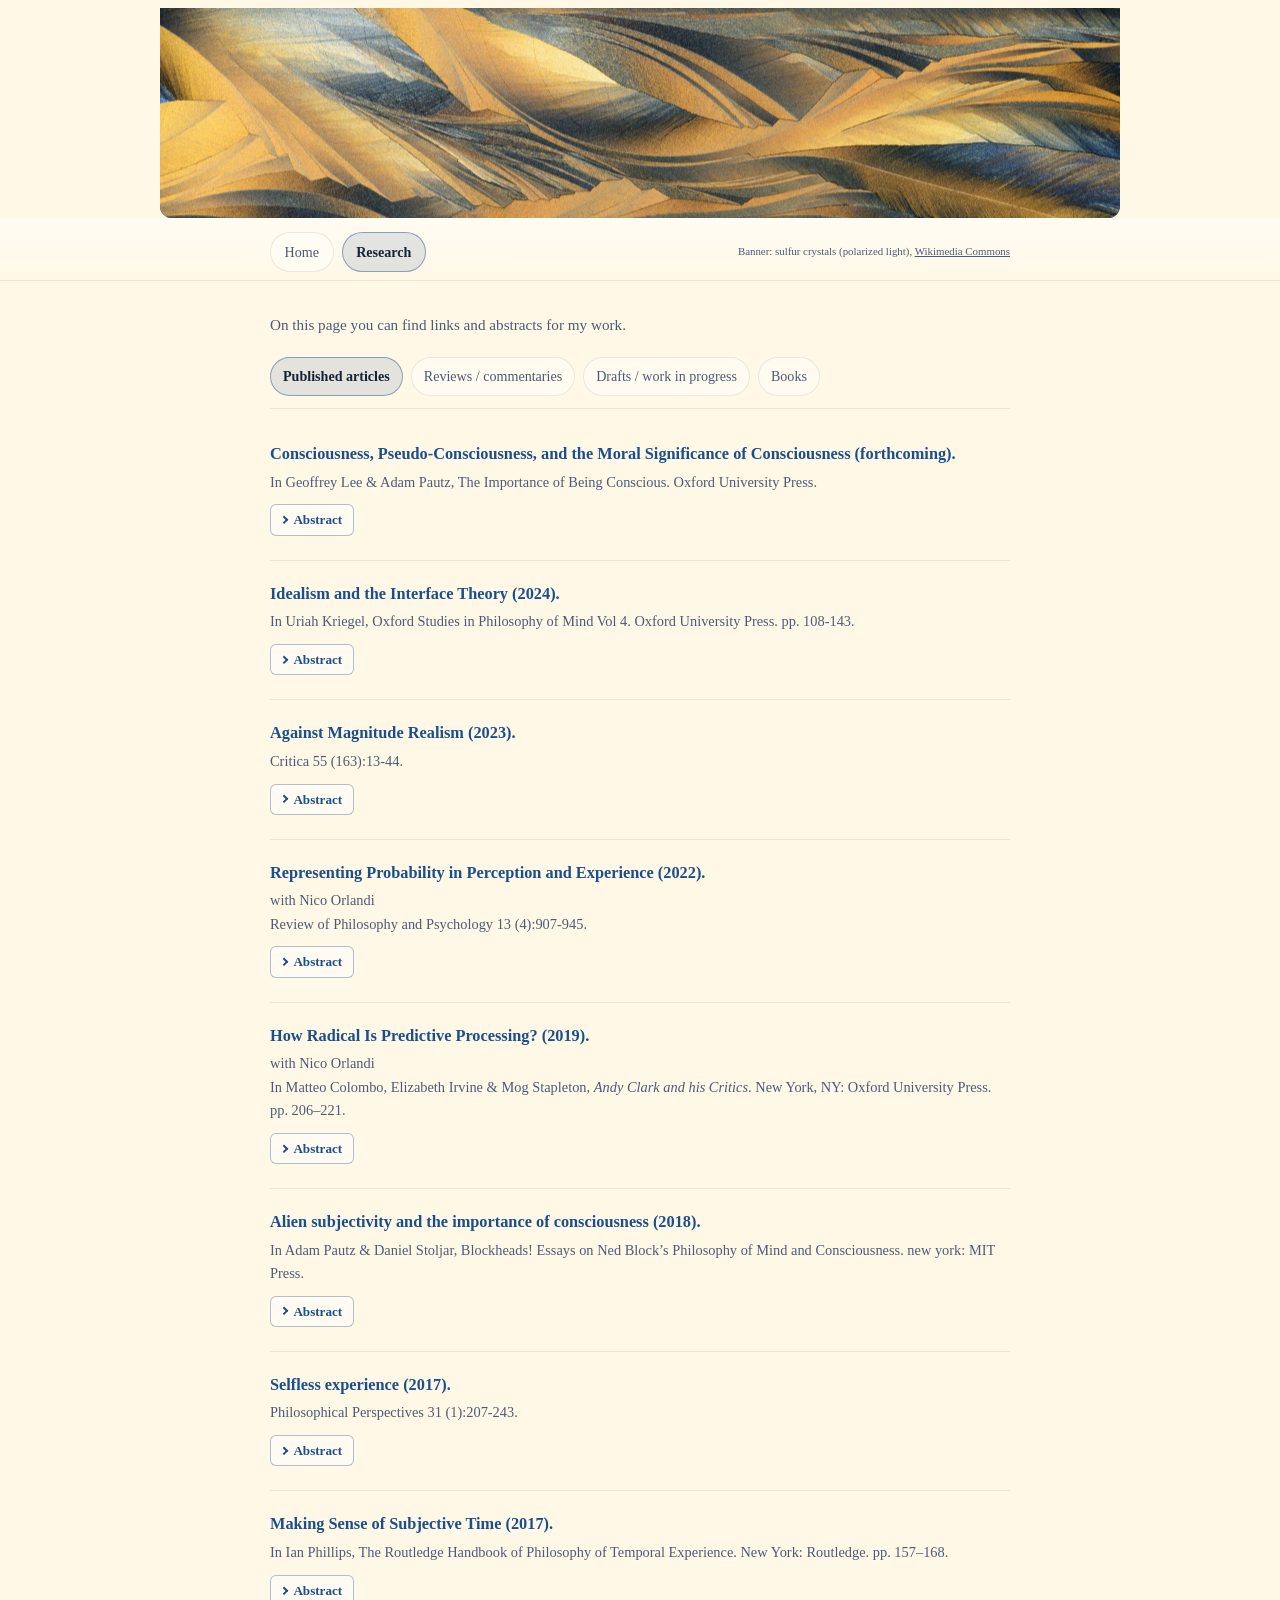
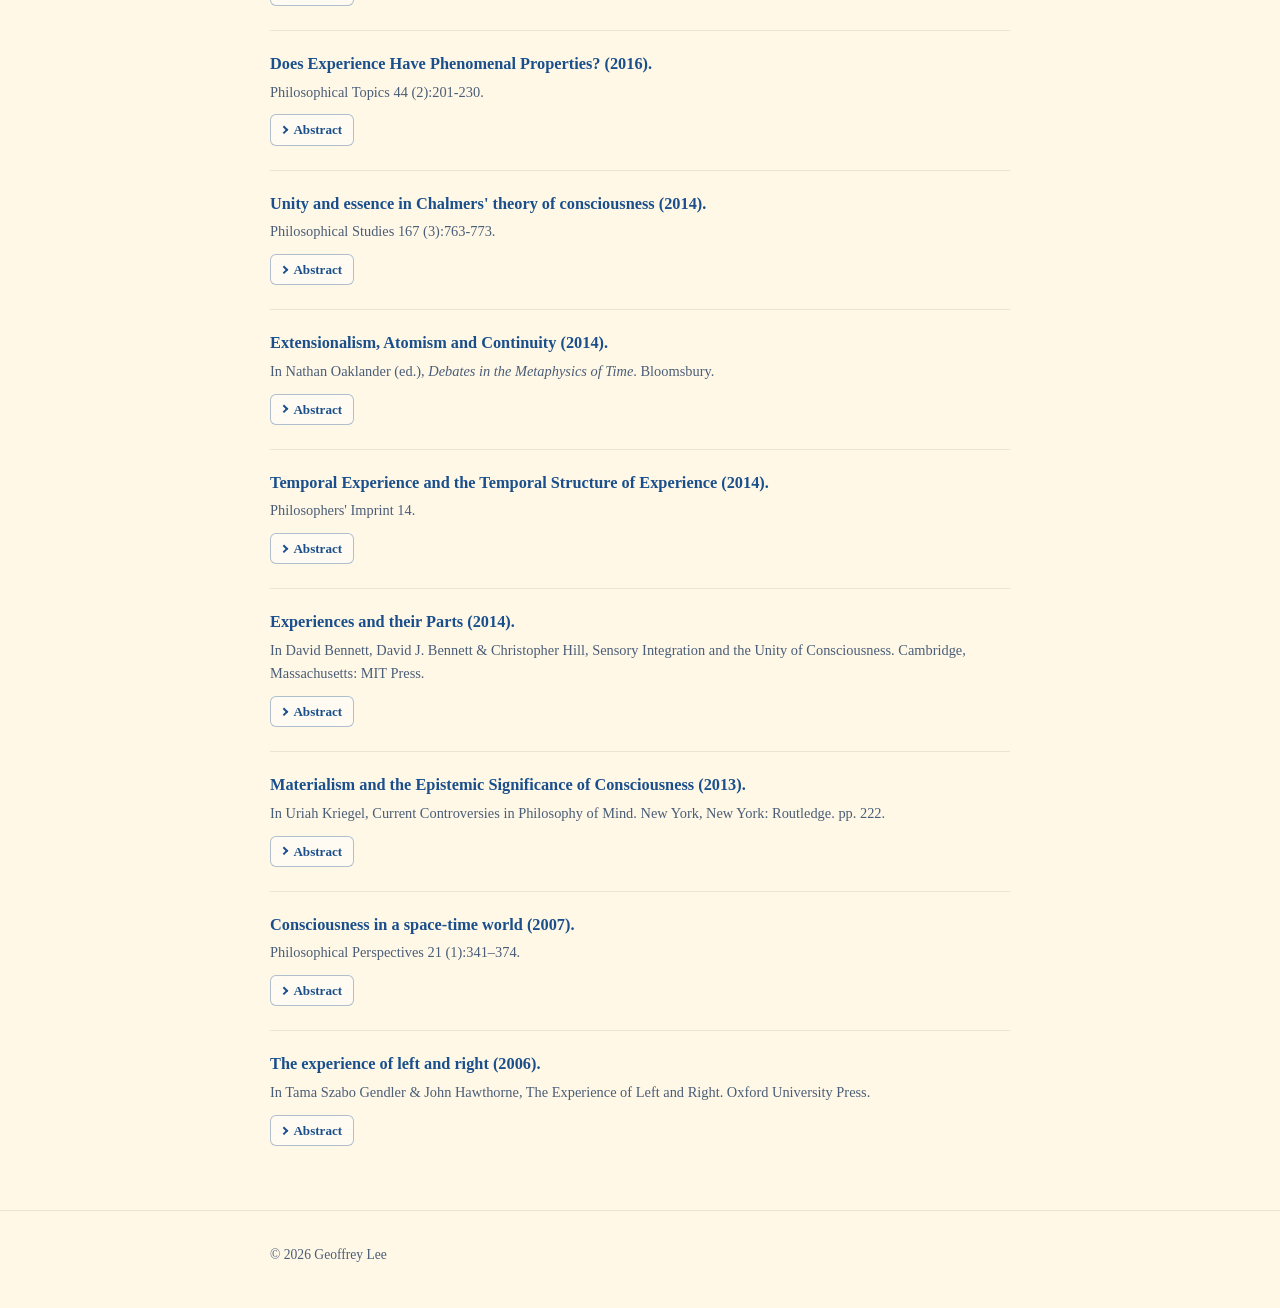
==== writings.html @ ab48c8d1 "Add files via upload" ====
<!DOCTYPE html>
<html lang="en">
  <head>
    <meta charset="UTF-8" />
    <meta name="viewport" content="width=device-width, initial-scale=1" />
    <title>Research</title>
    <link rel="stylesheet" href="assets/css/styles.css" />
  </head>
  <body>
    <header class="site-masthead">
      <div class="site-banner">
        <img
          src="assets/img/banner-sulfur-crystals.jpg"
          alt="Microscopic sulfur crystals in polarized light"
          width="1920"
          height="1281"
          decoding="async"
          fetchpriority="high"
        />
      </div>
      <div class="site-nav-strip">
        <div class="site-nav-strip-inner">
          <nav class="site-primary-nav" aria-label="Primary">
            <a href="index.html" class="nav-link">Home</a>
            <a href="writings.html" class="nav-link nav-link-active">Research</a>
          </nav>
          <p class="site-banner-attribution">
            Banner: sulfur crystals (polarized light),
            <a
              href="https://commons.wikimedia.org/wiki/File:Microscopic_image_of_crystals_growing_from_melted_sulfur_3.jpg"
              rel="noopener"
              >Wikimedia Commons</a>
          </p>
        </div>
      </div>
    </header>

    <main class="page-main">
      <p class="research-page-intro">
        On this page you can find links and abstracts for my work.
      </p>
      <div
        class="research-tabs"
        role="tablist"
        aria-label="Research categories"
      >
        <button
          type="button"
          class="research-tab research-tab-active"
          role="tab"
          aria-selected="true"
          aria-controls="panel-published-articles"
          id="tab-published-articles"
        >
          Published articles
        </button>
        <button
          type="button"
          class="research-tab"
          role="tab"
          aria-selected="false"
          aria-controls="panel-reviews"
          id="tab-reviews"
        >
          Reviews / commentaries
        </button>
        <button
          type="button"
          class="research-tab"
          role="tab"
          aria-selected="false"
          aria-controls="panel-drafts"
          id="tab-drafts"
        >
          Drafts / work in progress
        </button>
        <button
          type="button"
          class="research-tab"
          role="tab"
          aria-selected="false"
          aria-controls="panel-books"
          id="tab-books"
        >
          Books
        </button>
      </div>

      <div class="research-panels">
        <div
          id="panel-published-articles"
          class="tab-panel"
          role="tabpanel"
          aria-labelledby="tab-published-articles"
        >
          <div class="writings-section writings-section--tab">
            <article class="writing-item pub-entry" id="pub-LEECPA-5">
              <h3 class="writing-title">
                <a href="papers/LEECPA-5.pdf" download="LEECPA-5.pdf">Consciousness, Pseudo-Consciousness, and the Moral Significance of Consciousness (forthcoming).</a>
              </h3>
              <p class="writing-meta">In Geoffrey Lee &amp; Adam Pautz, The Importance of Being Conscious. Oxford University Press.</p>
            <details class="pub-abstract">
              <summary class="pub-abstract-summary">Abstract</summary>
              <div class="pub-abstract-body">
                <p>A widely held picture of consciousness is that (1) there is a deep divide in nature between conscious being and the rest - for some the inner light shines, for others there is only darkness within; (2) there is a legitimate philosophical/scientific project of figuring out the nature of this deep divide; and (3) this project is also of great normative significance, because consciousness is greatly significant both morally/practically and epistemically. This paper presents part of my case for a different, more pluralistic, way of understanding things. On this alternative vision, there is no deep natural divide between conscious beings and the rest. There are many kinds of “inner light”, not united by any deep common thread, and what we call “consciousness” is only one of them. Some may matter more than others, but none is uniquely significant: morally, epistemically, or metaphysically. The paper focuses particularly on the moral significance of consciousness, and defends a pluralistic view of the concept of “phenomenal consciousness”, as well as a pluralism at the metaphysical level.</p>
              </div>
            </details>
            </article>

            <article class="writing-item pub-entry" id="pub-LEEIAT-6">
              <h3 class="writing-title">
                <a href="papers/LEEIAT-6.pdf" download="LEEIAT-6.pdf">Idealism and the Interface Theory (2024).</a>
              </h3>
              <p class="writing-meta">In Uriah Kriegel, Oxford Studies in Philosophy of Mind Vol 4. Oxford University Press. pp. 108-143.</p>
            <details class="pub-abstract">
              <summary class="pub-abstract-summary">Abstract</summary>
              <div class="pub-abstract-body">
                <p>This paper argues that there is a non-standard but theoretically important notion of “veridicality”, on which perception is only veridical if it does not scramble the objective physical structure of the environment. I argue that non-veridicality in this sense is compatible with veridicality in more familiar senses, and motivate the importance of the notion. For example, I think a certain kind of realism about the scientific enterprise (that it can uncover nature’s natural structure by inference from the manifest image), assumes that perception is veridical in this sense. I think the best reconstruction of Hoffman, Singh and Prakah’s “Interface Theory” is as the view that perception is non-veridical in this non-standard sense – a view that I think is reasonably understood as a kind of transcendental idealism, because it makes the objective structure of the world unknowable to us. They offer debunking arguments against perceptual veridicality (in this special sense). I respond to these arguments, and sketch a realist alternative.</p>
              </div>
            </details>
            </article>

            <article class="writing-item pub-entry" id="pub-LEEAMR">
              <h3 class="writing-title">
                <a href="papers/LEEAMR.pdf" download="LEEAMR.pdf">Against Magnitude Realism (2023).</a>
              </h3>
              <p class="writing-meta">Critica 55 (163):13-44.</p>
            <details class="pub-abstract">
              <summary class="pub-abstract-summary">Abstract</summary>
              <div class="pub-abstract-body">
                <p>In recent work, Christopher Peacocke has argued for a kind of realism (or anti-reductionism) about magnitudes such as temperature and spatial distance. Peacocke’s argument is that magnitudes are an ineliminable commitment of scientific and everyday explanations (including high-level explanations), and that they are the natural candidates for semantic values of our ordinary magnitude talk, and for contents of our mental states. I critique these arguments, in particular focusing on whether the realist has a satisfactory account of how high-level magnitude facts are grounded in lower-level facts. I argue that a less realist (i.e., more reductionist approach) is preferable, or at least viable. I also aim to substantially clarify what is at stake in the debate.</p>
              </div>
            </details>
            </article>

            <article class="writing-item pub-entry" id="pub-LEERPI">
              <h3 class="writing-title">
                <a href="papers/LEERPI.pdf" download="LEERPI.pdf">Representing Probability in Perception and Experience (2022).</a>
              </h3>
              <p class="writing-meta">with Nico Orlandi<br />Review of Philosophy and Psychology 13 (4):907-945.</p>
            <details class="pub-abstract">
              <summary class="pub-abstract-summary">Abstract</summary>
              <div class="pub-abstract-body">
                <p>It is increasingly common in cognitive science and philosophy of perception to regard perceptual processing as a probabilistic engine, taking into account uncertainty in computing representations of the distal environment. Models of this kind often postulate probabilistic representations, or what we will call probabilistic states. These are states that in some sense mark or represent information about the probabilities of distal conditions. It has also been argued that perceptual experience itself in some sense represents uncertainty (Morrison, <i>Analytic Philosophy</i> 57 (1): 15–48, 2016 ). In this article, we will first consider three models of sensory activity from perceptual neuroscience, namely signal detection theory (SDT), probabilistic population codes (PPC), and sampling. We will then reflect on the sense in which the probabilistic states introduced in these models are probabilistic representations. To sharpen this discussion, we will compare and contrast these probabilistic states to credences as they are understood in epistemology. We will suggest that probabilistic representation, in an appropriately robust sense, can be understood as a form of analog representation. In the last part of the paper, we apply this to the issue of whether conscious experience represents uncertainty—we will interpret this as the claim that there are phenomenal features of experience that serve as analog probabilistic representations.</p>
              </div>
            </details>
            </article>

            <article class="writing-item pub-entry" id="pub-ORLHRI">
              <h3 class="writing-title">
                <a href="papers/ORLHRI.pdf" download="ORLHRI.pdf">How Radical Is Predictive Processing? (2019).</a>
              </h3>
              <p class="writing-meta">with Nico Orlandi<br />In Matteo Colombo, Elizabeth Irvine &amp; Mog Stapleton, <i>Andy Clark and his Critics</i>. New York, NY: Oxford University Press. pp. 206–221.</p>
            <details class="pub-abstract">
              <summary class="pub-abstract-summary">Abstract</summary>
              <div class="pub-abstract-body">
                <p>This chapter discusses Andy Clark’s recent explorations of Bayesian perceptual models and predictive processing. In the first part, the chapter discusses the predictive processing (PP) framework, explicating its relationship with hierarchical Bayesian models in theories of perception. In the second part, it examines the relationship between perception and action in the PP model. The overarching goal is twofold: first, to get clearer on the picture of mental activity that Clark is presenting, including what exactly is represented at the levels of the perception/action hierarchy, and the nature of the information processing it postulates; second, although the framework presented by Clark certainly has interesting novel features, some of his glosses on it are misleading. In particular, Clark’s interpretation of predictive processing as essentially a top-down, expectation-driven process, on which perception is aptly thought of as “controlled hallucination,” exaggerates the contrast with the traditional picture of perception as bottom-up and stimulus-driven. Additionally, despite the rhetoric, Clark’s PP model substantially preserves the traditional distinction between perception and action.</p>
              </div>
            </details>
            </article>

            <article class="writing-item pub-entry" id="pub-LEEASA">
              <h3 class="writing-title">
                <a href="papers/LEEASA.pdf" download="LEEASA.pdf">Alien subjectivity and the importance of consciousness (2018).</a>
              </h3>
              <p class="writing-meta">In Adam Pautz &amp; Daniel Stoljar, Blockheads! Essays on Ned Block’s Philosophy of Mind and Consciousness. new york: MIT Press.</p>
            <details class="pub-abstract">
              <summary class="pub-abstract-summary">Abstract</summary>
              <div class="pub-abstract-body">
                <p>I argue that reductive materialism supports a deflationary view of consciousness I call &ldquo;Deflationary Pluralism&rdquo;. The Deflationary Pluralist believes that a creature that lacked phenomenal consciousness could have &ldquo;quasi-conscious&rdquo; states that have a similar functional profile to our conscious states, and which are just as significant as conscious states, in various senses: their quasi-consciousness is just as deep a joint in nature as our consciousness, and is just as epistemically and morally important.</p>
              </div>
            </details>
            </article>

            <article class="writing-item pub-entry" id="pub-LEESE">
              <h3 class="writing-title">
                <a href="papers/LEESE.pdf" download="LEESE.pdf">Selfless experience (2017).</a>
              </h3>
              <p class="writing-meta">Philosophical Perspectives 31 (1):207-243.</p>
            <details class="pub-abstract">
              <summary class="pub-abstract-summary">Abstract</summary>
              <div class="pub-abstract-body">
                <p>This paper discusses a neo-Humean view on which the experiences within a single stream of consciousness can be understood without reference to a self, in a certain sense. More specifically, it discusses what I call the &lsquo;Subject Non-identity Thesis&rsquo;. If conscious experiences are understood as instantiations of experiential properties, we can define the &ldquo;logical subject&rdquo; of an experience as the object instantiating the relevant property. According to the Subject Non-identity thesis, different experiences within a stream of consciousness, even those occurring at the same time, may not have the same logical subject; for example, their logical subjects might be different brain regions. I explain why this is a plausible view, and defend it against a number of objections.</p>
              </div>
            </details>
            </article>

            <article class="writing-item pub-entry" id="pub-LEEMSO-2">
              <h3 class="writing-title">
                <a href="papers/LEEMSO-2.pdf" download="LEEMSO-2.pdf">Making Sense of Subjective Time (2017).</a>
              </h3>
              <p class="writing-meta">In Ian Phillips, The Routledge Handbook of Philosophy of Temporal Experience. New York: Routledge. pp. 157–168.</p>
            <details class="pub-abstract">
              <summary class="pub-abstract-summary">Abstract</summary>
              <div class="pub-abstract-body">
                <p>Overview of some of the key philosophical problems encountered making sense of the notion of &quot;subjective time&quot;, with a focus on the experience of duration. The paper unpacks some of the assumptions behind an intuitive picture of duration experience I call the &quot;simple flow&quot; view, highlighting the availability of alternative models. It then considers a number of obstacles to providing an account of the individuation of subjective features of duration experience.</p>
              </div>
            </details>
            </article>

            <article class="writing-item pub-entry" id="pub-LEEDEH">
              <h3 class="writing-title">
                <a href="papers/LEEDEH.pdf" download="LEEDEH.pdf">Does Experience Have Phenomenal Properties? (2016).</a>
              </h3>
              <p class="writing-meta">Philosophical Topics 44 (2):201-230.</p>
            <details class="pub-abstract">
              <summary class="pub-abstract-summary">Abstract</summary>
              <div class="pub-abstract-body">
                <p>What assumptions are built into the claim that experience has “phenomenal properties,” and could these assumptions turn out to be false? I consider the issue specifically for the similarity relations between experiences: for example, experiences of different shades of red are more similar to each other than an experience of red and an experience of green. It is commonly thought that we have a special kind of epistemic access to experience that is more secure than our access to the external environment. In the first part of the paper, I argue than one way of elucidating this claim is especially plausible—that systematic error, of the kind subjects make about the external environment in traditional “skeptical” scenarios, is not conceivable for introspection of experience, including for our knowledge of similarity relations. I argue that focusing on similarity relations gives us a more interesting version of the argument than for other forms of experiential introspection. Then in the second part of the paper I describe an example, inspired by a similar case due to Sydney Shoemaker, in which a subject, despite being fully rational and attentive, apparently is systematically mistaken about the character of their experience in a surprising way. I argue that the example calls into question whether there are properties of experience satisfying the epistemic access constraint, and therefore whether experience has “phenomenal properties” in the intuitive sense.</p>
              </div>
            </details>
            </article>

            <article class="writing-item pub-entry" id="pub-LEEUAE">
              <h3 class="writing-title">
                <a href="papers/LEEUAE.pdf" download="LEEUAE.pdf">Unity and essence in Chalmers&#x27; theory of consciousness (2014).</a>
              </h3>
              <p class="writing-meta">Philosophical Studies 167 (3):763-773.</p>
            <details class="pub-abstract">
              <summary class="pub-abstract-summary">Abstract</summary>
              <div class="pub-abstract-body">
                <p>This paper is part of a symposium on David Chalmers&rsquo; book &ldquo;The Character of Consciousness&rdquo;.</p>
              </div>
            </details>
            </article>

            <article class="writing-item pub-entry" id="pub-LEEEAC">
              <h3 class="writing-title">
                <a href="papers/LEEEAC.pdf" download="LEEEAC.pdf">Extensionalism, Atomism and Continuity (2014).</a>
              </h3>
              <p class="writing-meta">In Nathan Oaklander (ed.), <i>Debates in the Metaphysics of Time</i>. Bloomsbury.</p>
            <details class="pub-abstract">
              <summary class="pub-abstract-summary">Abstract</summary>
              <div class="pub-abstract-body">
                <p>This paper defends the Atomic view I argue for in &ldquo;Temporal Experience and the Temporal Structure of Experience&rdquo; from objections against it that can be found in the literature. I focus in particular on Phillips&rsquo; objection that Atomism is inconsistent with the correct account of how we are introspectively aware of experience changing over time, and Dainton&rsquo;s objection that Atomism is inconsistent with the felt continuity of experience.</p>
              </div>
            </details>
            </article>

            <article class="writing-item pub-entry" id="pub-LEETEA">
              <h3 class="writing-title">
                <a href="papers/LEETEA.pdf" download="LEETEA.pdf">Temporal Experience and the Temporal Structure of Experience (2014).</a>
              </h3>
              <p class="writing-meta">Philosophers&#x27; Imprint 14.</p>
            <details class="pub-abstract">
              <summary class="pub-abstract-summary">Abstract</summary>
              <div class="pub-abstract-body">
                <p>I assess a number of connected ideas about temporal experience that are introspectively plausible, but which I believe can be argued to be incorrect. These include the idea that temporal experiences are extended experiential processes, that they have an internal structure that in some way mirrors the structure of the apparent events they present, and the idea that time in experience is in some way represented by time itself. I explain how these ideas can be developed into more sharply defined views, and then argue that these views are inconsistent with certain empirical facts about how time is represented in the brain. These facts instead support a kind of atomic view, on which temporal experiences are temporally unstructured atoms.</p>
              </div>
            </details>
            </article>

            <article class="writing-item pub-entry" id="pub-LEEEAT">
              <h3 class="writing-title">
                <a href="papers/LEEEAT.pdf" download="LEEEAT.pdf">Experiences and their Parts (2014).</a>
              </h3>
              <p class="writing-meta">In David Bennett, David J. Bennett &amp; Christopher Hill, Sensory Integration and the Unity of Consciousness. Cambridge, Massachusetts: MIT Press.</p>
            <details class="pub-abstract">
              <summary class="pub-abstract-summary">Abstract</summary>
              <div class="pub-abstract-body">
                <p>I give an account of the difference between &quot;Holistic&quot; and &quot;Atomistic&quot; views of conscious experience. On the Holistic view, we enjoy a unified &quot;field&quot; of awareness, whose parts are mere modifications of the whole, and therefore owe their existence to the whole. There is some tendency to saddle those who reject the Holistic field model with a (perhaps) implausible &quot;building block&quot; view. I distinguish a number of different theses about the parts of an experience that are suggested by the &quot;building block&quot; metaphor, but which can be rejected by those who also reject the holistic field view.</p>
              </div>
            </details>
            </article>

            <article class="writing-item pub-entry" id="pub-LEEMAT-2">
              <h3 class="writing-title">
                <a href="papers/LEEMAT-2.pdf" download="LEEMAT-2.pdf">Materialism and the Epistemic Significance of Consciousness (2013).</a>
              </h3>
              <p class="writing-meta">In Uriah Kriegel, Current Controversies in Philosophy of Mind. New York, New York: Routledge. pp. 222.</p>
            <details class="pub-abstract">
              <summary class="pub-abstract-summary">Abstract</summary>
              <div class="pub-abstract-body">
                <p>This is a companion piece to &ldquo;Alien Subjectivity and the Importance of Consciousness&rdquo;. It argues that if Reductive Materialism is true, this gives us a reason to doubt that conscious experience is unique in its epistemic features: epistemically, being a zombie could be just as good as being conscious.</p>
              </div>
            </details>
            </article>

            <article class="writing-item pub-entry" id="pub-LEECIA">
              <h3 class="writing-title">
                <a href="papers/LEECIA.pdf" download="LEECIA.pdf">Consciousness in a space-time world (2007).</a>
              </h3>
              <p class="writing-meta">Philosophical Perspectives 21 (1):341–374.</p>
            <details class="pub-abstract">
              <summary class="pub-abstract-summary">Abstract</summary>
              <div class="pub-abstract-body">
              </div>
            </details>
            </article>

            <article class="writing-item pub-entry" id="pub-LEE">
              <h3 class="writing-title">
                <a href="papers/LEE.pdf" download="LEE.pdf">The experience of left and right (2006).</a>
              </h3>
              <p class="writing-meta">In Tama Szabo Gendler &amp; John Hawthorne, The Experience of Left and Right. Oxford University Press.</p>
            <details class="pub-abstract">
              <summary class="pub-abstract-summary">Abstract</summary>
              <div class="pub-abstract-body">
              </div>
            </details>
            </article>
          </div>
        </div>

        <div
          id="panel-reviews"
          class="tab-panel"
          role="tabpanel"
          aria-labelledby="tab-reviews"
          hidden
        >
          <div class="writings-section writings-section--tab">
            <article class="writing-item pub-entry" id="rev-LEEEAT-5">
              <h3 class="writing-title">
                <a href="papers/LEEEAT-5.pdf" download="LEEEAT-5.pdf">Explaining away temporal flow – thoughts on Prosser’s ‘Experiencing Time’ (2018).</a>
              </h3>
              <p class="writing-meta">Inquiry: An Interdisciplinary Journal of Philosophy 61 (3):315-327.</p>
            <details class="pub-abstract">
              <summary class="pub-abstract-summary">Abstract</summary>
              <div class="pub-abstract-body">
                <p>I offer some responses to Prosser’s ‘Experiencing Time’, one of whose goals is to debunk a view of temporal experience somewhat prevalent in the metaphysics literature, which I call ‘Perceptualism’. According to Perceptualism: it is part of the content of perceptual experience that time passes in a metaphysically strong sense: the present has a metaphysically privileged status, and time passes in virtue of changes in which events this ‘objective present’ highlights, and moreover this gives us evidence in favor of strong passage. Prosser argues that perception cannot be sensitive to whether the strong passage obtains, and therefore cannot represent strong passage in a way that gives us evidence of its truth. Although I accept this conclusion, I argue that Prosser’s argument for it is problematic. It threatens to over-generalize to rule out uncontroversial cases of perceptual knowledge, such as our knowledge that we live in a spatial world. Furthermore, a successful argument ruling out perceptual evidence for strong passage would have to give constraints on the theory/observation distinction of a kind not provided by Prosser’s discussion. I also comment on several other parts of the book.</p>
              </div>
            </details>
            </article>

            <article class="writing-item pub-entry" id="rev-LEEWVA">
              <h3 class="writing-title">
                <a href="papers/LEEWVA.pdf" download="LEEWVA.pdf">Worlds, Voyages and Experiences: Commentary on Pelczar’s Sensorama (2016).</a>
              </h3>
              <p class="writing-meta">Analysis 76 (4):453-461.</p>
            <details class="pub-abstract">
              <summary class="pub-abstract-summary">Abstract</summary>
              <div class="pub-abstract-body">
              </div>
            </details>
            </article>

            <article class="writing-item pub-entry" id="rev-LEETCB-3">
              <h3 class="writing-title">
                <a href="papers/LEETCB-3.pdf" download="LEETCB-3.pdf">The Conscious Brain: How Attention Engenders Experience [REVIEW] (2015).</a>
              </h3>
              <p class="writing-meta">Philosophical Review 124 (1):163-167.</p>
            <details class="pub-abstract">
              <summary class="pub-abstract-summary">Abstract</summary>
              <div class="pub-abstract-body">
              </div>
            </details>
            </article>

            <article class="writing-item pub-entry" id="rev-LEECOD">
              <h3 class="writing-title">
                <a href="papers/LEECOD.pdf" download="LEECOD.pdf">Commentary on Dan Lloyd:“Neural correlates of Temporality” (2012).</a>
              </h3>
              <p class="writing-meta">Consciousness and Cognition 21 (2):707-710.</p>
            <details class="pub-abstract">
              <summary class="pub-abstract-summary">Abstract</summary>
              <div class="pub-abstract-body">
              </div>
            </details>
            </article>
          </div>
        </div>

        <div
          id="panel-drafts"
          class="tab-panel"
          role="tabpanel"
          aria-labelledby="tab-drafts"
          hidden
        >
          <div class="writings-section writings-section--tab">
            <article class="writing-item pub-entry" id="draft-LEESD">
              <h3 class="writing-title">
                <a href="papers/LEESD.pdf" download="LEESD.pdf">Subjective Duration (manuscript).</a>
              </h3>
              <p class="writing-meta">Draft.</p>
            <details class="pub-abstract">
              <summary class="pub-abstract-summary">Abstract</summary>
              <div class="pub-abstract-body">
              </div>
            </details>
            </article>
          </div>
        </div>

        <div
          id="panel-books"
          class="tab-panel"
          role="tabpanel"
          aria-labelledby="tab-books"
          hidden
        >
          <div class="writings-section writings-section--tab books-panel">
            <p>I currently have two book projects:</p>
            <p>
              <strong>The Importance of Being Conscious</strong> : co-edited with Adam Pautz, this is a collection of essays on the significance of consciousness, forthcoming with Oxford University Press.
            </p>
            <p>
              <strong>The Search for the Inner Light : Finding Consciousness in a Physical World</strong>. This is my monograph on the philosophy and science of consciousness. Watch this space for more information!
            </p>
          </div>
        </div>
      </div>
    </main>

    <footer class="site-footer">
      <div class="site-footer-inner">
        <p>&copy; <span id="year"></span> Geoffrey Lee</p>
      </div>
      <script>
        const yearSpan = document.getElementById("year");
        if (yearSpan) {
          yearSpan.textContent = new Date().getFullYear();
        }
      </script>
      <script src="assets/js/research-tabs.js"></script>
    </footer>
  </body>
</html>
---- assets/css/styles.css ----
:root {
  /* Warm light yellow page, dark blue type (pairs with sulfur-crystal banner) */
  --background: #fff8e7;
  --text: #152238;
  --muted-text: #4a5d78;
  --accent: #1a4f8c;
  --accent-soft: rgba(26, 79, 140, 0.12);
  --accent-border: rgba(26, 79, 140, 0.35);
  --accent-border-strong: rgba(26, 79, 140, 0.45);
  --surface-elevated: rgba(255, 252, 244, 0.92);
  --border-soft: rgba(21, 34, 56, 0.09);
  --max-width: 780px;
  /* Palatino-led stack: literary serif sitewide (tweak in one place) */
  --font-serif: Palatino, "Palatino Linotype", "Book Antiqua", "URW Palladio L",
    Georgia, "Times New Roman", serif;
}

*,
*::before,
*::after {
  box-sizing: border-box;
}

html,
body {
  margin: 0;
  padding: 0;
}

body {
  font-family: var(--font-serif);
  color: var(--text);
  background-color: var(--background);
  line-height: 1.62;
  font-feature-settings: "kern" 1, "liga" 1;
  -webkit-font-smoothing: antialiased;
}

h1,
h2,
h3,
h4 {
  font-family: var(--font-serif);
  font-weight: 600;
  margin-top: 0;
  color: var(--text);
}

a {
  color: var(--accent);
  text-decoration: none;
}

a:hover,
a:focus {
  text-decoration: underline;
}

/* Full-width art banner + primary nav (Home / Research) */
.site-masthead {
  border-bottom: 1px solid var(--border-soft);
  background: var(--background);
  padding-top: 0.5rem;
}

/* Inset ~25%: centered strip, same crop (object-position), smaller footprint */
.site-banner {
  position: relative;
  width: 75%;
  max-width: 100%;
  margin: 0 auto;
  max-height: min(210px, 24vh);
  min-height: 105px;
  overflow: hidden;
  background: #152a45;
  border-radius: 0 0 12px 12px;
}

.site-banner img {
  display: block;
  width: 100%;
  height: 100%;
  min-height: 105px;
  max-height: min(210px, 24vh);
  object-fit: cover;
  object-position: 50% 42%;
}

.site-nav-strip {
  background: linear-gradient(
      to bottom,
      var(--surface-elevated),
      var(--background)
    );
}

.site-nav-strip-inner {
  max-width: var(--max-width);
  margin: 0 auto;
  padding: 0.9rem 1.25rem 0.55rem;
  display: flex;
  flex-direction: column;
  align-items: flex-start;
  gap: 0.45rem;
}

@media (min-width: 560px) {
  .site-nav-strip-inner {
    flex-direction: row;
    flex-wrap: wrap;
    align-items: center;
    justify-content: space-between;
  }
}

.site-primary-nav {
  display: flex;
  flex-wrap: wrap;
  gap: 0.35rem 0.5rem;
  align-items: center;
}

.site-primary-nav .nav-link {
  position: relative;
  font-size: 0.88rem;
  padding: 0.45rem 0.85rem;
  border: 1px solid var(--border-soft);
  border-radius: 999px;
  background: rgba(255, 252, 244, 0.75);
  color: var(--muted-text);
  text-decoration: none;
  transition:
    background-color 140ms ease,
    color 140ms ease,
    border-color 140ms ease;
}

.site-primary-nav .nav-link::after {
  display: none;
}

.site-primary-nav .nav-link:hover,
.site-primary-nav .nav-link:focus {
  color: var(--text);
  border-color: var(--accent-border);
  outline: none;
  text-decoration: none;
}

.site-primary-nav .nav-link:focus-visible {
  box-shadow: 0 0 0 2px var(--background), 0 0 0 4px var(--accent);
}

.site-primary-nav .nav-link-active {
  background: var(--accent-soft);
  color: var(--text);
  border-color: var(--accent-border-strong);
  font-weight: 600;
}

.site-banner-attribution {
  margin: 0;
  font-size: 0.68rem;
  line-height: 1.4;
  color: var(--muted-text);
  max-width: 28rem;
}

.site-banner-attribution a {
  color: inherit;
  text-decoration: underline;
}

.site-banner-attribution a:hover,
.site-banner-attribution a:focus {
  color: var(--text);
}

.page-main {
  max-width: var(--max-width);
  margin: 0 auto;
  padding: 2rem 1.25rem 3rem;
}

.intro-grid {
  display: grid;
  grid-template-columns: minmax(0, 1.1fr) minmax(0, 2fr);
  gap: 2.25rem;
  align-items: start;
}

.intro-photo img {
  max-width: 100%;
  display: block;
  border-radius: 18px;
  border: 1px solid var(--border-soft);
  box-shadow: 0 14px 30px rgba(21, 34, 56, 0.1);
}

.intro-text h1 {
  font-size: 2rem;
  margin-bottom: 0.25rem;
}

.intro-affiliation {
  margin-top: 0;
  color: var(--muted-text);
  font-size: 0.95rem;
}

.intro-text p {
  margin-top: 0.85rem;
}

.contact-block {
  margin-top: 1.6rem;
  padding-top: 1.1rem;
  border-top: 1px solid var(--border-soft);
}

.contact-block h2 {
  font-size: 1.1rem;
  margin-bottom: 0.4rem;
}

.page-header {
  margin-bottom: 1.75rem;
}

.page-header p {
  max-width: 44rem;
  color: var(--muted-text);
}

.page-header--compact {
  margin-bottom: 1.25rem;
}

.research-page-intro {
  margin: 0 0 1.25rem;
  max-width: 44rem;
  color: var(--muted-text);
  font-size: 0.95rem;
  line-height: 1.55;
}

.research-tabs {
  display: flex;
  flex-wrap: wrap;
  gap: 0.35rem 0.5rem;
  margin-bottom: 1.5rem;
  padding-bottom: 0.75rem;
  border-bottom: 1px solid var(--border-soft);
}

.research-tab {
  font: inherit;
  font-size: 0.88rem;
  padding: 0.45rem 0.75rem;
  border: 1px solid var(--border-soft);
  border-radius: 999px;
  background: rgba(255, 252, 244, 0.75);
  color: var(--muted-text);
  cursor: pointer;
  transition:
    background-color 140ms ease,
    color 140ms ease,
    border-color 140ms ease;
}

.research-tab:hover,
.research-tab:focus {
  color: var(--text);
  border-color: var(--accent-border);
  outline: none;
}

.research-tab:focus-visible {
  box-shadow: 0 0 0 2px var(--background), 0 0 0 4px var(--accent);
}

.research-tab-active {
  background: var(--accent-soft);
  color: var(--text);
  border-color: var(--accent-border-strong);
  font-weight: 600;
}

.research-panels {
  min-height: 4rem;
}

.tab-panel[hidden] {
  display: none;
}

.writings-section--tab {
  margin-top: 0;
}

/* Match publication entry body text (see .pub-abstract-body) */
.books-panel {
  color: var(--text);
  font-size: 0.92rem;
  max-width: 44rem;
}

.books-panel p {
  margin-top: 0.85rem;
  line-height: 1.58;
}

.books-panel p:first-child {
  margin-top: 0;
}

.books-panel strong {
  color: var(--accent);
  font-weight: 600;
}

.writings-section {
  margin-top: 2rem;
}

.writings-section h2 {
  font-size: 1.25rem;
  border-bottom: 1px solid var(--border-soft);
  padding-bottom: 0.3rem;
  margin-bottom: 1rem;
}

.writing-item + .writing-item {
  margin-top: 1.4rem;
}

.writing-title {
  font-size: 1.02rem;
  margin-bottom: 0.2rem;
}

.writing-meta {
  font-size: 0.9rem;
  color: var(--muted-text);
  margin: 0 0 0.4rem;
}

.writing-abstract {
  margin: 0;
}

.pub-source-note {
  font-size: 0.88rem;
  color: var(--muted-text);
  margin: 0 0 1.5rem;
  line-height: 1.55;
}

.pub-source-note .pub-path {
  font-family: ui-monospace, "Cascadia Code", "SF Mono", Menlo, monospace;
  font-size: 0.92em;
  padding: 0.1em 0.35em;
  border-radius: 3px;
  background: var(--border-soft);
  color: var(--text);
}

.pub-entry + .pub-entry {
  margin-top: 1.5rem;
  padding-top: 1.25rem;
  border-top: 1px solid var(--border-soft);
}

.pub-abstract {
  margin-top: 0.65rem;
  border: none;
}

.pub-abstract-summary {
  display: inline-flex;
  align-items: center;
  font-size: 0.82rem;
  font-weight: 600;
  font-family: inherit;
  list-style: none;
  cursor: pointer;
  color: var(--accent);
  padding: 0.25rem 0.65rem;
  border: 1px solid var(--accent-border);
  border-radius: 6px;
  background: rgba(255, 252, 244, 0.85);
}

.pub-abstract-summary::-webkit-details-marker {
  display: none;
}

.pub-abstract-summary::before {
  content: "";
  display: inline-block;
  width: 0.35rem;
  height: 0.35rem;
  margin-right: 0.4rem;
  border-right: 2px solid currentColor;
  border-bottom: 2px solid currentColor;
  transform: rotate(-45deg);
  transition: transform 0.15s ease;
}

.pub-abstract[open] .pub-abstract-summary::before {
  transform: rotate(45deg);
  margin-top: 0.1rem;
}

.pub-abstract-summary:hover,
.pub-abstract-summary:focus {
  background: var(--accent-soft);
  outline: none;
}

.pub-abstract-body {
  margin-top: 0.65rem;
  padding: 0.85rem 1rem;
  border-radius: 8px;
  background: rgba(255, 252, 244, 0.9);
  border: 1px solid var(--border-soft);
  font-size: 0.92rem;
  line-height: 1.58;
}

.pub-abstract-body p {
  margin: 0;
}

.pub-abstract-body:empty {
  display: none;
}

.pub-abstract-missing {
  color: var(--muted-text);
  font-style: italic;
}

.about-section {
  margin-top: 2rem;
}

.about-section h2 {
  font-size: 1.25rem;
  margin-bottom: 0.4rem;
}

.about-section ul {
  padding-left: 1.1rem;
}

.about-section li {
  margin-bottom: 0.2rem;
}

.site-footer {
  border-top: 1px solid var(--border-soft);
  padding: 1.2rem 0 1.8rem;
  margin-top: 1rem;
}

.site-footer-inner {
  max-width: var(--max-width);
  margin: 0 auto;
  padding: 0 1.25rem;
  font-size: 0.85rem;
  color: var(--muted-text);
}

@media (max-width: 720px) {
  .site-banner {
    max-height: min(150px, 21vh);
    min-height: 90px;
  }

  .site-banner img {
    min-height: 90px;
    max-height: min(150px, 21vh);
  }

  .intro-grid {
    grid-template-columns: 1fr;
  }

  .intro-photo {
    order: -1;
    max-width: 260px;
  }
}
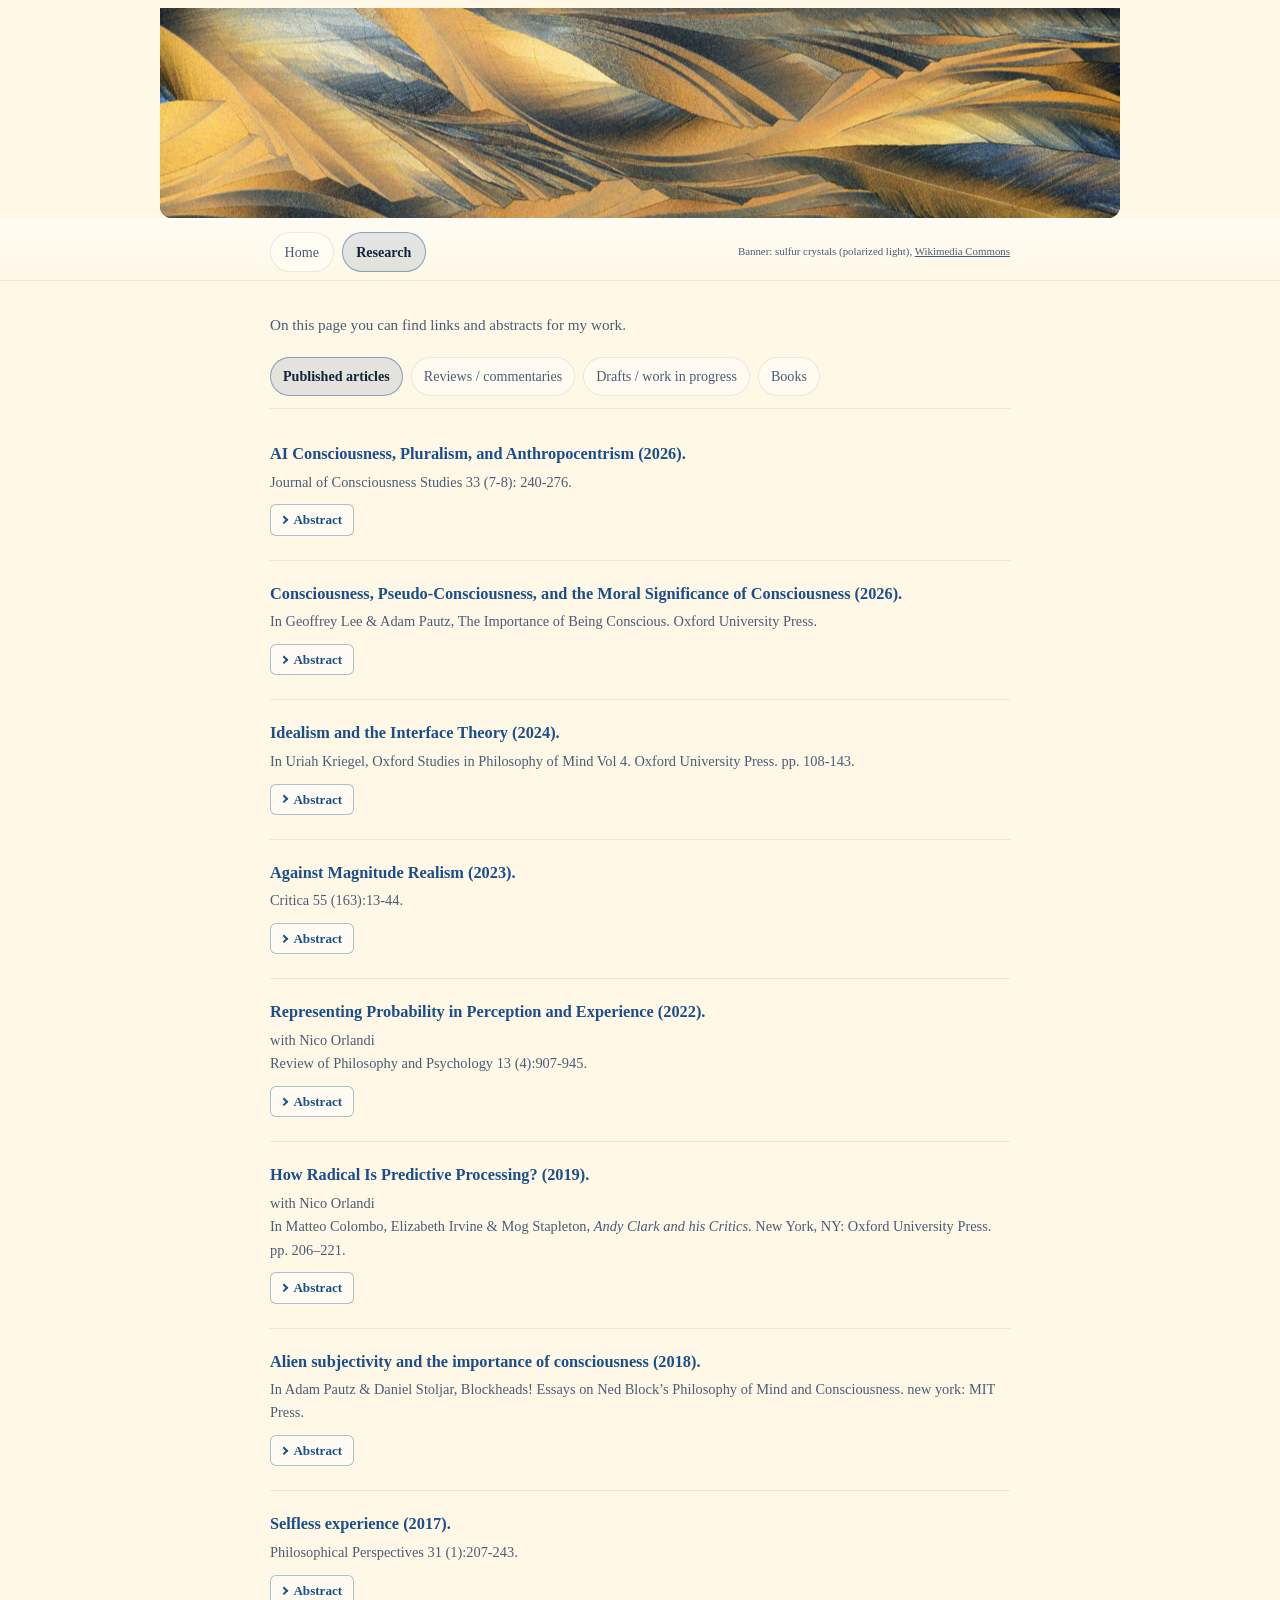
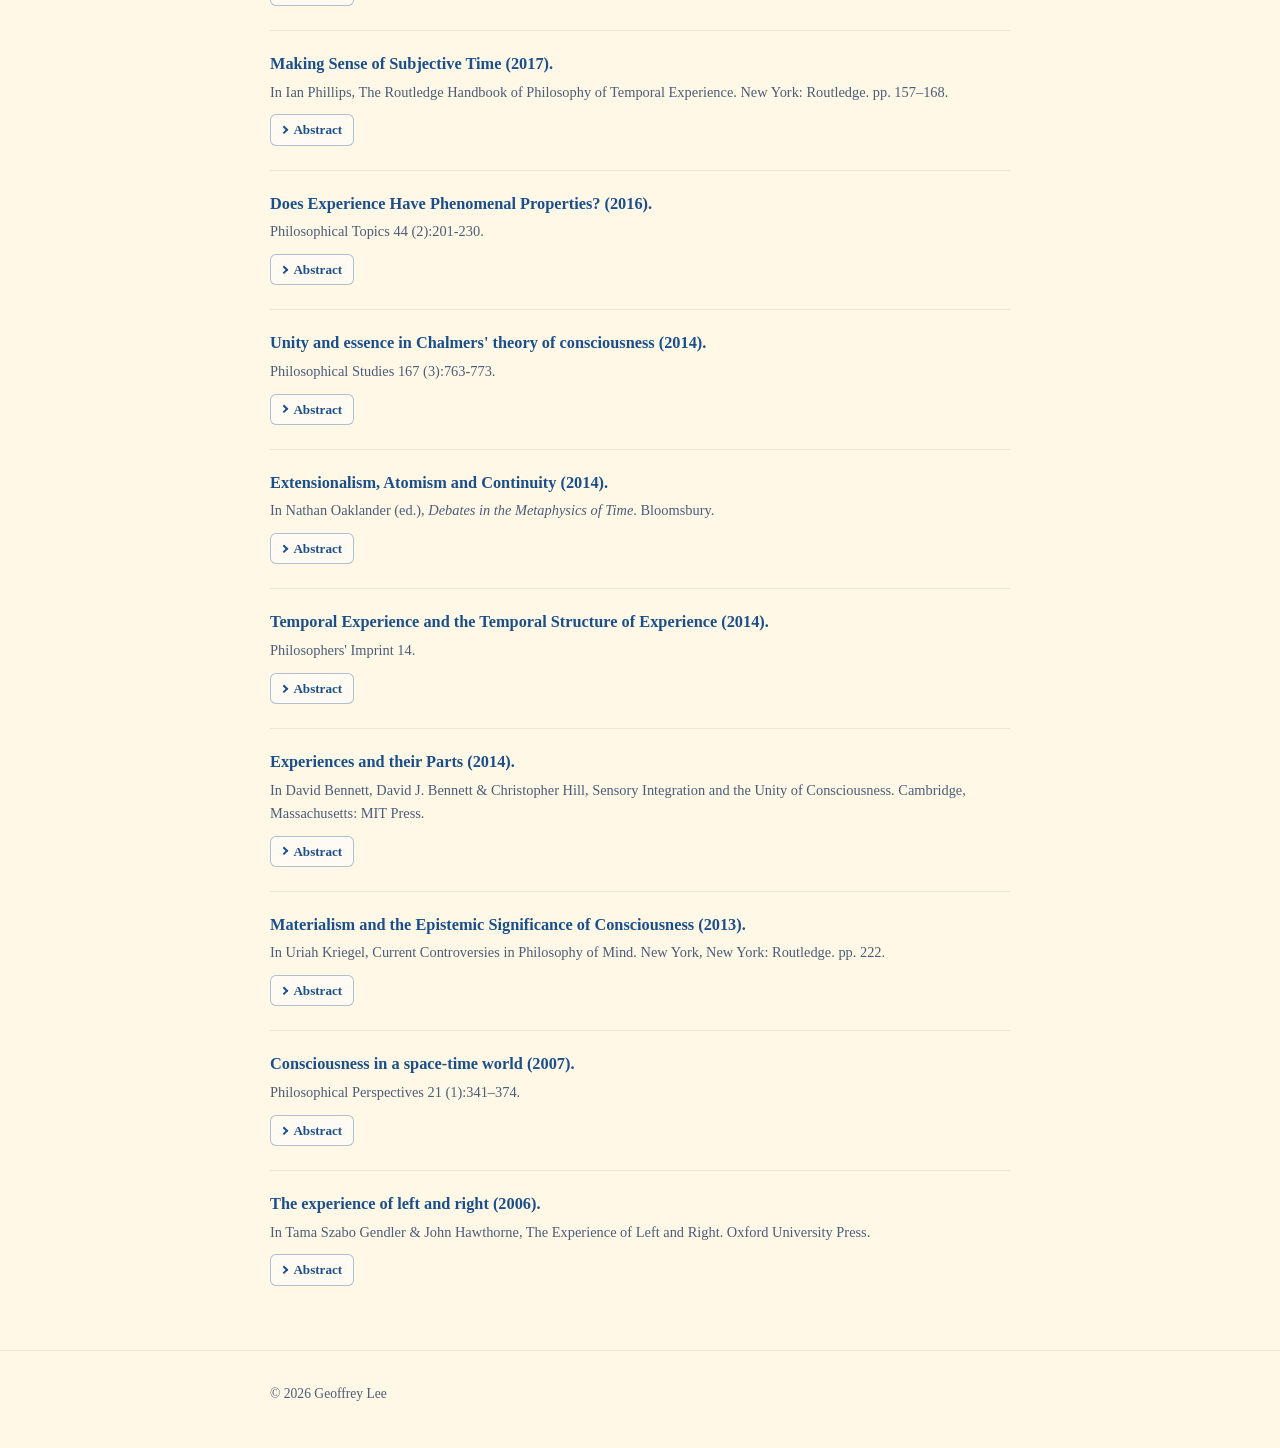
==== commit 1dd0309f: "Add files via upload" ====
--- a/writings.html
+++ b/writings.html
@@ -94,9 +94,22 @@
           aria-labelledby="tab-published-articles"
         >
           <div class="writings-section writings-section--tab">
+            <article class="writing-item pub-entry" id="pub-LEEACP">
+              <h3 class="writing-title">
+                <a href="https://www.ingentaconnect.com/contentone/imp/jcs/2026/00000033/f0020007/art00010" rel="noopener">AI Consciousness, Pluralism, and Anthropocentrism (2026).</a>
+              </h3>
+              <p class="writing-meta">Journal of Consciousness Studies 33 (7-8): 240-276.</p>
+            <details class="pub-abstract">
+              <summary class="pub-abstract-summary">Abstract</summary>
+              <div class="pub-abstract-body">
+                <p>In the current debate about AI consciousness, philosophers tend to agree that the potential for AI consciousness raises profound moral questions — for example, some philosophers think that we may imminently create systems that deserve rights similar to those of humans. But it is also widely agreed that it will be very difficult to tell whether an artificial system is conscious, so we may be ignorant of a fact that makes a profound moral difference. In this paper I offer an alternative, deflationary understanding of these issues. I don’t think there is a profound metaphysical question of whether an AI is conscious, or that we are condemned to ignorance about AI consciousness in any interesting sense. I do think potentially conscious AI systems could raise difficult moral and political challenges, but not because we are ignorant of important facts about them. The difficulties rather have to do with extending our moral and psychological thinking into uncharted waters for which it was not designed. This is particularly true if we are committed to avoiding anthropocentric bias in our ethics — and I explain why I think that even those taking rights for AI seriously are guilty of a covert anthropocentrism in their thinking.</p>
+              </div>
+            </details>
+            </article>
+
             <article class="writing-item pub-entry" id="pub-LEECPA-5">
               <h3 class="writing-title">
-                <a href="papers/LEECPA-5.pdf" download="LEECPA-5.pdf">Consciousness, Pseudo-Consciousness, and the Moral Significance of Consciousness (forthcoming).</a>
+                <a href="papers/LEECPA-5.pdf" download="LEECPA-5.pdf">Consciousness, Pseudo-Consciousness, and the Moral Significance of Consciousness (2026).</a>
               </h3>
               <p class="writing-meta">In Geoffrey Lee &amp; Adam Pautz, The Importance of Being Conscious. Oxford University Press.</p>
             <details class="pub-abstract">
@@ -369,11 +382,35 @@
           hidden
         >
           <div class="writings-section writings-section--tab">
+            <article class="writing-item pub-entry" id="draft-GHOSTWORLD">
+              <h3 class="writing-title">
+                <a href="papers/GHOSTWORLD.pdf" download="GHOSTWORLD.pdf">Getting out of Ghost World : Grounding and High-level Structure.</a>
+              </h3>
+              <p class="writing-meta">Work in progress.</p>
+            <details class="pub-abstract">
+              <summary class="pub-abstract-summary">Abstract</summary>
+              <div class="pub-abstract-body">
+              </div>
+            </details>
+            </article>
+
+            <article class="writing-item pub-entry" id="draft-LUCRETIUS">
+              <h3 class="writing-title">
+                <a href="papers/LUCRETIUS.pdf" download="LUCRETIUS.pdf">Death and Future-bias : In Defense of Lucretius.</a>
+              </h3>
+              <p class="writing-meta">Unpublished manuscript.</p>
+            <details class="pub-abstract">
+              <summary class="pub-abstract-summary">Abstract</summary>
+              <div class="pub-abstract-body">
+              </div>
+            </details>
+            </article>
+
             <article class="writing-item pub-entry" id="draft-LEESD">
               <h3 class="writing-title">
-                <a href="papers/LEESD.pdf" download="LEESD.pdf">Subjective Duration (manuscript).</a>
-              </h3>
-              <p class="writing-meta">Draft.</p>
+                <a href="papers/LEESD.pdf" download="LEESD.pdf">Subjective Duration.</a>
+              </h3>
+              <p class="writing-meta">Unpublished manuscript.</p>
             <details class="pub-abstract">
               <summary class="pub-abstract-summary">Abstract</summary>
               <div class="pub-abstract-body">
